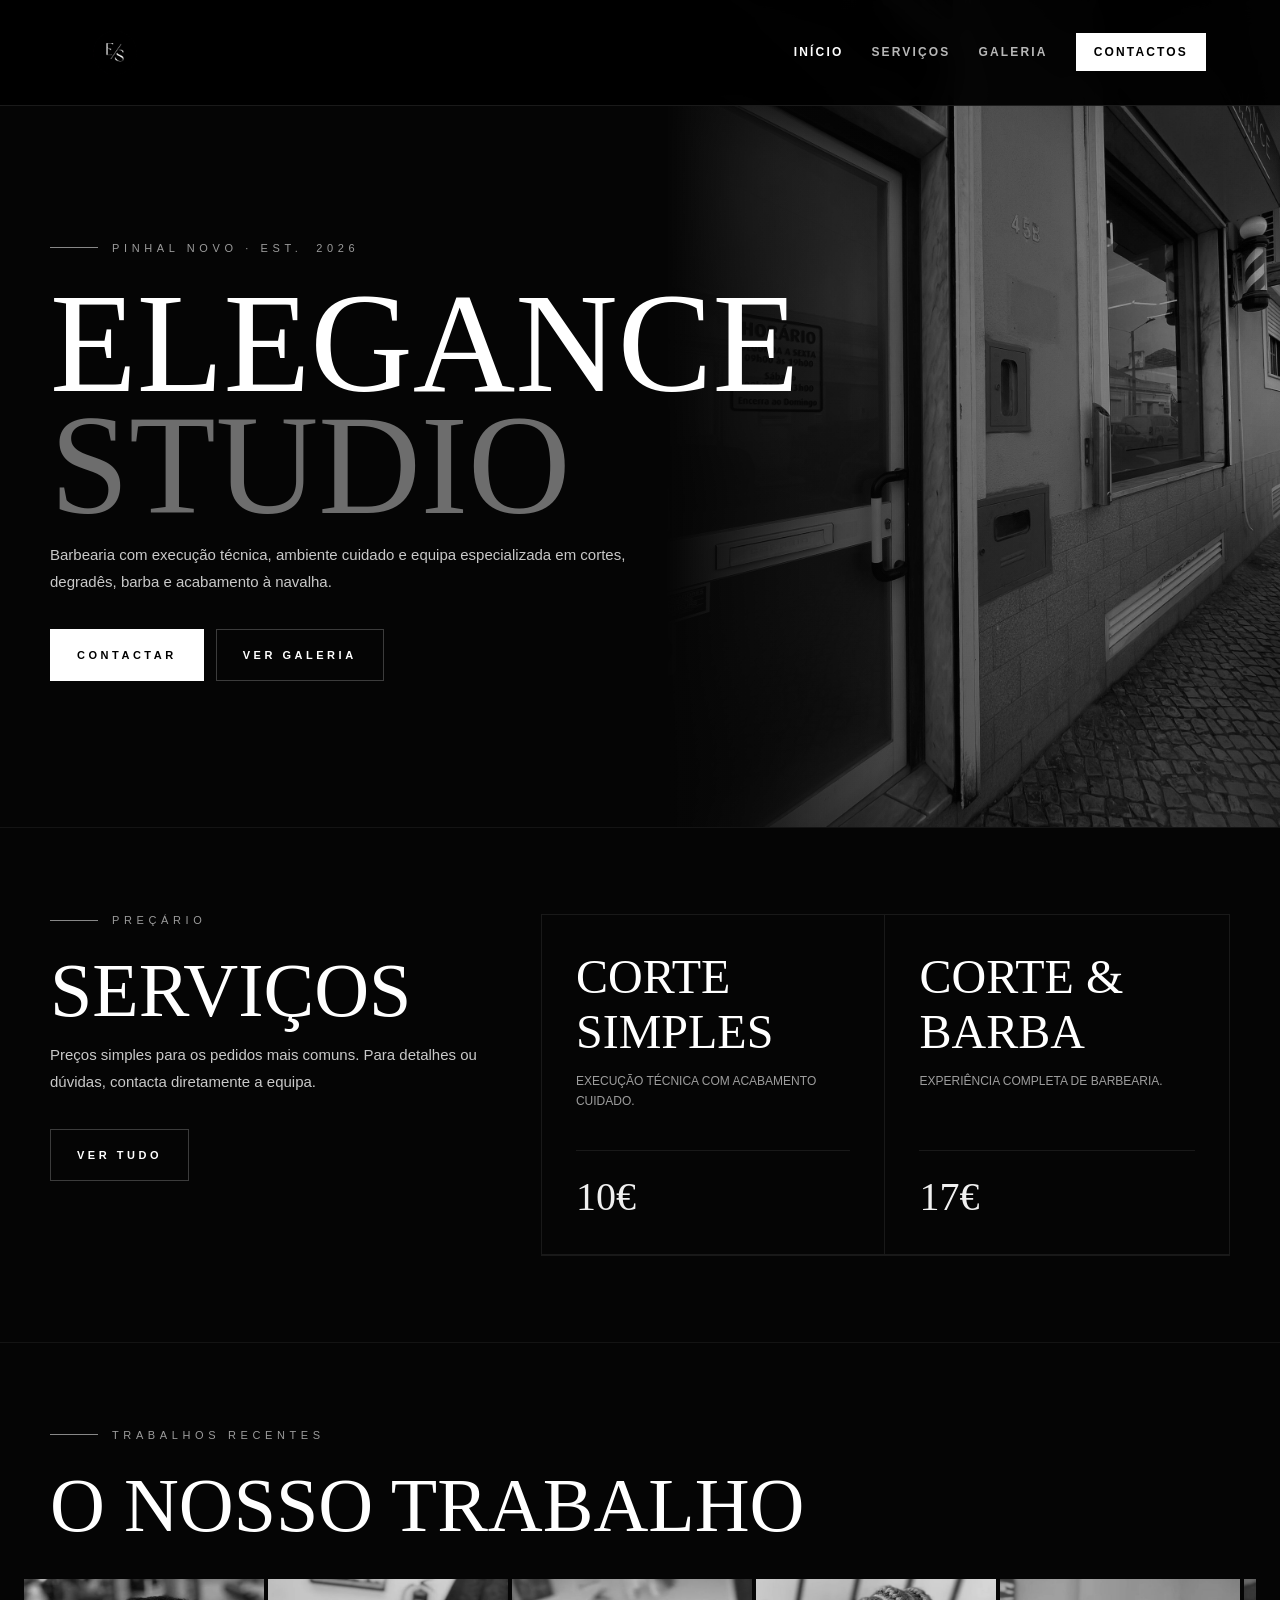
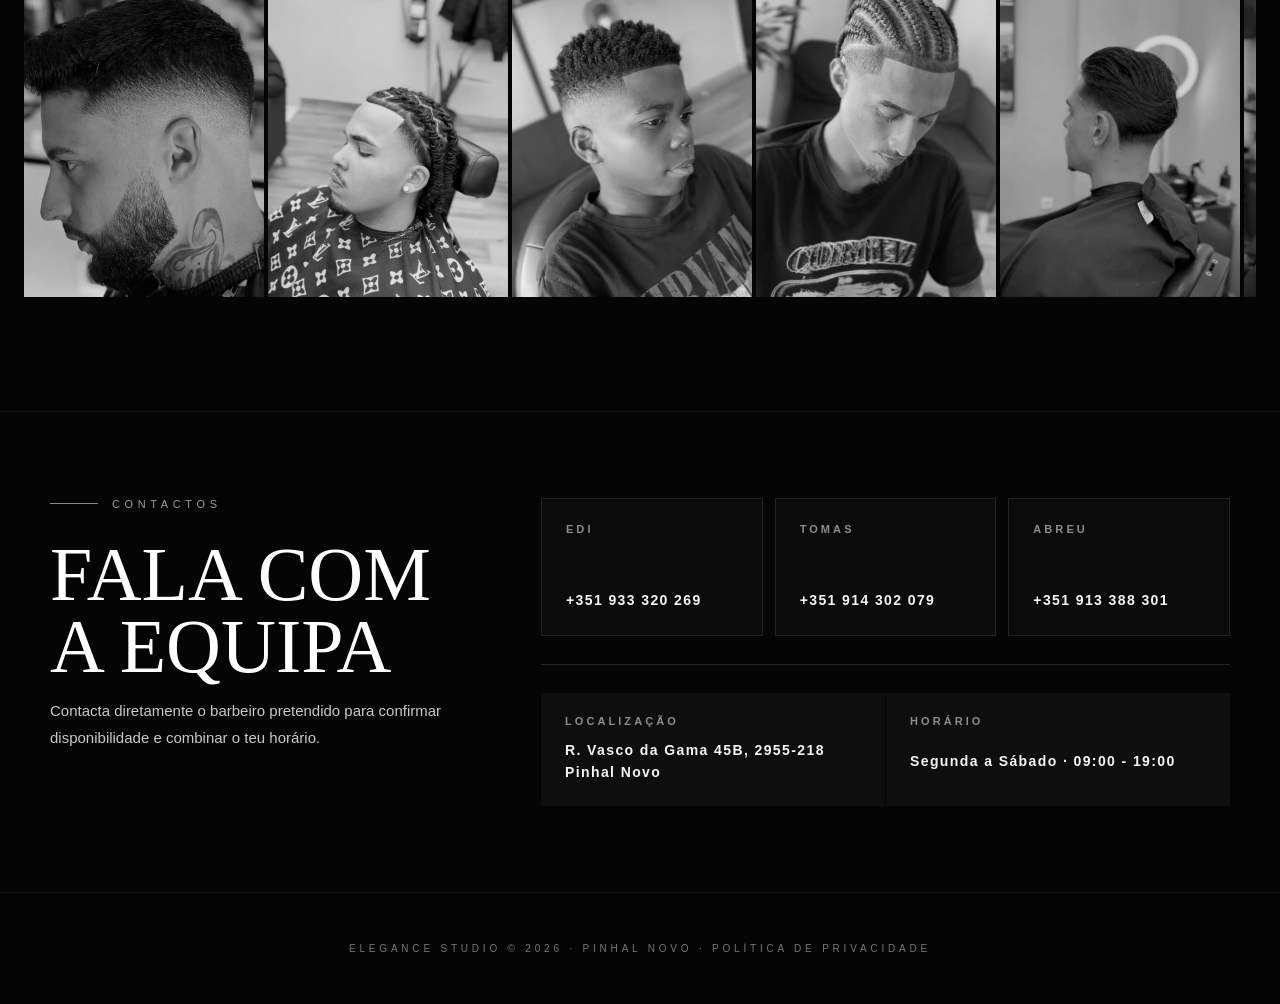
==== Barbearia-estatica/index.html @ 7feb9367 "Add gallery loader and carousel controls" ====
<!doctype html>
<html lang="pt">
<head>
  <meta charset="utf-8">
  <meta name="viewport" content="width=device-width, initial-scale=1">
  <title>Elegance Studio | Barbearia em Pinhal Novo</title>
  <meta name="description" content="Elegance Studio, barbearia em Pinhal Novo. Preçário, equipa, galeria e contactos.">
  <link rel="icon" href="assets/logo.png">
  <link rel="stylesheet" href="styles.css">
</head>
<body>
  <nav class="nav">
    <div class="nav-inner">
      <a class="brand" href="index.html"><img src="assets/logo.png" alt="Elegance Studio"></a>
      <div class="nav-links">
        <a class="active" href="index.html">Início</a>
        <a href="servicos.html">Serviços</a>
        <a href="galeria.html">Galeria</a>
        <a class="contact-pill" href="#contactos">Contactos</a>
      </div>
      <button class="menu-button" data-menu-button aria-label="Abrir menu">☰</button>
    </div>
    <div class="mobile-menu" data-mobile-menu>
      <a href="index.html">Início</a>
      <a href="servicos.html">Serviços</a>
      <a href="galeria.html">Galeria</a>
      <a href="#contactos">Contactos</a>
    </div>
  </nav>

  <main>
    <section class="hero">
      <div class="hero-inner">
        <p class="eyebrow">Pinhal Novo · Est. <span data-current-year>2025</span></p>
        <h1>Elegance<br><span>Studio</span></h1>
        <p class="lead">Barbearia com execução técnica, ambiente cuidado e equipa especializada em cortes, degradês, barba e acabamento à navalha.</p>
        <div class="actions">
          <a class="button primary" href="#contactos">Contactar</a>
          <a class="button" href="galeria.html">Ver galeria</a>
        </div>
      </div>
    </section>

    <section class="section">
      <div class="section-inner split">
        <div>
          <p class="eyebrow">Preçário</p>
          <h2>Serviços</h2>
          <p class="lead">Preços simples para os pedidos mais comuns. Para detalhes ou dúvidas, contacta diretamente a equipa.</p>
          <div class="actions">
            <a class="button" href="servicos.html">Ver tudo</a>
          </div>
        </div>
        <div class="service-grid">
          <article class="service-item">
            <div>
              <h3>Corte Simples</h3>
              <p class="service-desc">Execução técnica com acabamento cuidado.</p>
            </div>
            <div class="price">10€</div>
          </article>
          <article class="service-item">
            <div>
              <h3>Corte & Barba</h3>
              <p class="service-desc">Experiência completa de barbearia.</p>
            </div>
            <div class="price">17€</div>
          </article>
        </div>
      </div>
    </section>

    <section class="section">
      <div class="section-inner">
        <p class="eyebrow">Trabalhos recentes</p>
        <h2>O nosso trabalho</h2>
      </div>
      <div class="strip">
        <div class="track">
          <img class="work-card" src="assets/Fotos_Abreu/abreu2.png" alt="">
          <img class="work-card" src="assets/Fotos_Abreu/abreu3.png" alt="">
          <img class="work-card" src="assets/Fotos_edi/edi3.png" alt="">
          <img class="work-card" src="assets/Fotos_edi/edi4.png" alt="">
          <img class="work-card" src="assets/Fotos_Tomas/tomas3.png" alt="">
          <img class="work-card" src="assets/Fotos_Tomas/tomas4.png" alt="">
          <img class="work-card" src="assets/Fotos_Abreu/abreu2.png" alt="">
          <img class="work-card" src="assets/Fotos_Abreu/abreu3.png" alt="">
          <img class="work-card" src="assets/Fotos_edi/edi3.png" alt="">
          <img class="work-card" src="assets/Fotos_edi/edi4.png" alt="">
          <img class="work-card" src="assets/Fotos_Tomas/tomas3.png" alt="">
          <img class="work-card" src="assets/Fotos_Tomas/tomas4.png" alt="">
        </div>
      </div>
    </section>

    <section id="contactos" class="section">
      <div class="section-inner split">
        <div>
          <p class="eyebrow">Contactos</p>
          <h2>Fala com a equipa</h2>
          <p class="lead">Contacta diretamente o barbeiro pretendido para confirmar disponibilidade e combinar o teu horário.</p>
        </div>
        <div class="contact-panel">
          <div class="team-contacts">
            <a class="contact-card" href="tel:+351933320269">
              <span>Edi</span>
              <strong>+351 933 320 269</strong>
            </a>
            <a class="contact-card" href="tel:+351914302079">
              <span>Tomas</span>
              <strong>+351 914 302 079</strong>
            </a>
            <a class="contact-card" href="tel:+351913388301">
              <span>Abreu</span>
              <strong>+351 913 388 301</strong>
            </a>
          </div>

          <div class="studio-info">
            <div class="studio-info-item">
              <span>Localização</span>
              <strong>R. Vasco da Gama 45B, 2955-218 Pinhal Novo</strong>
            </div>
            <div class="studio-info-item">
              <span>Horário</span>
              <strong>Segunda a Sábado · 09:00 - 19:00</strong>
            </div>
          </div>
        </div>
      </div>
    </section>
  </main>

  <footer class="footer">
    Elegance Studio © <span data-current-year>2026</span> · Pinhal Novo · <a href="politica-privacidade.html">Política de Privacidade</a>
  </footer>

  <script src="script.js"></script>
</body>
</html>
---- Barbearia-estatica/styles.css ----
:root {
  --bg: #050505;
  --panel: #0d0d0d;
  --muted: #8b8b8b;
  --soft: #c9c9c9;
  --line: rgba(255, 255, 255, 0.1);
  --white: #ffffff;
}

* {
  box-sizing: border-box;
}

html {
  scroll-behavior: smooth;
}

body {
  margin: 0;
  background: var(--bg);
  color: var(--white);
  font-family: Inter, Arial, sans-serif;
  letter-spacing: 0;
}

body.loading {
  overflow: hidden;
}

a {
  color: inherit;
  text-decoration: none;
}

img {
  display: block;
  max-width: 100%;
}

.page-loader {
  position: fixed;
  inset: 0;
  z-index: 200;
  display: grid;
  place-items: center;
  background: #050505;
  transition: opacity 0.34s ease, visibility 0.34s ease;
}

.page-loader.hide {
  opacity: 0;
  visibility: hidden;
  pointer-events: none;
}

.loader-mark {
  position: relative;
  width: 116px;
  height: 116px;
  display: grid;
  place-items: center;
}

.loader-mark::before,
.loader-mark::after {
  content: "";
  position: absolute;
  inset: 0;
  border: 1px solid rgba(255, 255, 255, 0.14);
}

.loader-mark::before {
  animation: loader-frame 1.2s ease-in-out infinite;
}

.loader-mark::after {
  inset: 14px;
  animation: loader-frame 1.2s ease-in-out infinite reverse;
}

.loader-mark img {
  width: 62px;
  opacity: 0.92;
  animation: loader-logo 1.2s ease-in-out infinite;
}

.loader-scissors {
  position: absolute;
  right: 4px;
  bottom: 2px;
  color: #f2f2f2;
  font-size: 25px;
  line-height: 1;
  transform-origin: 40% 50%;
  animation: loader-scissors 1.2s ease-in-out infinite;
}

.nav {
  position: fixed;
  inset: 0 0 auto;
  z-index: 50;
  border-bottom: 1px solid var(--line);
  background: rgba(0, 0, 0, 0.94);
  backdrop-filter: blur(12px);
}

.nav-inner {
  max-width: 1180px;
  margin: 0 auto;
  padding: 6px 24px;
  display: flex;
  align-items: center;
  justify-content: space-between;
}

.brand img {
  width: 82px;
  height: auto;
}

.nav-links {
  display: flex;
  align-items: center;
  gap: 28px;
}

.nav-links a,
.menu-button {
  color: #b8b8b8;
  font-size: 12px;
  font-weight: 700;
  letter-spacing: 0.18em;
  text-transform: uppercase;
}

.nav-links a:hover,
.nav-links a.active {
  color: var(--white);
}

.contact-pill {
  background: var(--white);
  color: #000 !important;
  padding: 12px 18px;
}

.menu-button {
  display: none;
  width: 42px;
  height: 42px;
  border: 0;
  background: transparent;
  color: white;
  cursor: pointer;
}

.mobile-menu {
  display: none;
  border-top: 1px solid rgba(255, 255, 255, 0.06);
  padding: 16px 24px 24px;
  background: #000;
}

.mobile-menu a {
  display: block;
  padding: 12px 0;
  color: #cfcfcf;
  font-size: 12px;
  font-weight: 700;
  letter-spacing: 0.25em;
  text-transform: uppercase;
}

.hero {
  min-height: 92vh;
  padding: 150px 24px 54px;
  display: flex;
  align-items: center;
  position: relative;
  overflow: hidden;
  border-bottom: 1px solid rgba(255, 255, 255, 0.06);
}

.hero::before {
  content: "";
  position: absolute;
  inset: 0 0 0 auto;
  width: 48%;
  background: linear-gradient(90deg, #050505 0%, rgba(5, 5, 5, 0.38) 42%, rgba(5, 5, 5, 0.12) 100%),
    url("assets/Fotos_loja/loja1.png") center / cover no-repeat;
  filter: grayscale(1);
}

.hero-inner,
.section-inner {
  width: 100%;
  max-width: 1180px;
  margin: 0 auto;
  position: relative;
  z-index: 1;
}

.eyebrow {
  display: flex;
  align-items: center;
  gap: 14px;
  color: #9c9c9c;
  font-size: 11px;
  letter-spacing: 0.42em;
  text-transform: uppercase;
  margin: 0 0 28px;
}

.eyebrow::before {
  content: "";
  width: 48px;
  height: 1px;
  background: #888;
}

h1,
h2,
h3 {
  font-family: Georgia, "Times New Roman", serif;
  font-weight: 400;
  text-transform: uppercase;
  margin: 0;
}

h1 {
  font-size: clamp(58px, 12vw, 142px);
  line-height: 0.86;
}

h1 span {
  color: #6d6d6d;
}

h2 {
  font-size: clamp(38px, 7vw, 76px);
  line-height: 0.95;
}

h3 {
  font-size: clamp(30px, 4vw, 48px);
}

.lead {
  color: #c9c9c9;
  line-height: 1.8;
  max-width: 620px;
  font-size: 15px;
}

.actions {
  display: flex;
  flex-wrap: wrap;
  gap: 12px;
  margin-top: 34px;
}

.button {
  display: inline-flex;
  align-items: center;
  justify-content: center;
  min-height: 52px;
  border: 1px solid rgba(255, 255, 255, 0.22);
  padding: 0 26px;
  font-size: 11px;
  font-weight: 800;
  letter-spacing: 0.32em;
  text-transform: uppercase;
  transition: 0.2s ease;
}

.button.primary {
  background: white;
  color: black;
}

.button:hover {
  border-color: white;
  background: white;
  color: black;
}

.section {
  padding: 86px 24px;
  border-bottom: 1px solid rgba(255, 255, 255, 0.06);
}

.page-heading {
  padding-top: 158px;
}

.split {
  display: grid;
  grid-template-columns: minmax(260px, 0.9fr) minmax(0, 1.4fr);
  gap: 48px;
  align-items: start;
}

.service-grid {
  display: grid;
  grid-template-columns: repeat(2, minmax(0, 1fr));
  border: 1px solid rgba(255, 255, 255, 0.08);
}

.service-item {
  padding: 34px;
  min-height: 240px;
  border-right: 1px solid rgba(255, 255, 255, 0.08);
  border-bottom: 1px solid rgba(255, 255, 255, 0.08);
  display: flex;
  flex-direction: column;
  justify-content: space-between;
}

.service-item:nth-child(2n) {
  border-right: 0;
}

.service-desc {
  color: #9e9e9e;
  font-size: 12px;
  line-height: 1.7;
  text-transform: uppercase;
}

.price {
  margin-top: 26px;
  padding-top: 22px;
  border-top: 1px solid rgba(255, 255, 255, 0.08);
  color: #f0f0f0;
  font: 40px Georgia, serif;
}

.strip {
  overflow: hidden;
  margin-top: 20px;
  padding: 18px 0 28px;
}

.track {
  width: max-content;
  display: flex;
  align-items: center;
  gap: 4px;
  animation: slide 62s linear infinite;
}

.strip:hover .track {
  animation-play-state: paused;
}

.track.reverse {
  animation-name: slide-reverse;
}

.work-card {
  width: 240px;
  height: 318px;
  object-fit: cover;
  filter: grayscale(1);
  flex: 0 0 auto;
  position: relative;
  transform: scale(1);
  transition: transform 0.35s ease, filter 0.35s ease, box-shadow 0.35s ease;
  will-change: transform, filter;
}

.work-card:hover {
  z-index: 2;
  filter: grayscale(0);
  transform: scale(1.08);
  box-shadow: 0 24px 58px rgba(0, 0, 0, 0.5);
}

.gallery-grid {
  display: grid;
  grid-template-columns: repeat(4, minmax(0, 1fr));
  gap: 8px;
}

.studio-gallery {
  margin-top: 34px;
}

.gallery-grid button {
  border: 0;
  padding: 0;
  background: transparent;
  cursor: pointer;
  overflow: hidden;
}

.gallery-grid img {
  width: 100%;
  aspect-ratio: 4 / 5;
  object-fit: cover;
  filter: grayscale(0);
  transition: 0.25s ease;
}

.gallery-grid button:hover img {
  transform: scale(1.02);
}

.studio-gallery img {
  aspect-ratio: 4 / 3;
}

.barber-grid {
  display: grid;
  grid-template-columns: repeat(3, minmax(0, 1fr));
  gap: 16px;
  margin-top: 38px;
}

.barber-card {
  min-width: 0;
  border: 1px solid rgba(255, 255, 255, 0.1);
  background: rgba(255, 255, 255, 0.025);
}

.barber-main {
  width: 100%;
  border: 0;
  padding: 0;
  background: transparent;
  cursor: pointer;
  overflow: hidden;
}

.barber-main img {
  width: 100%;
  aspect-ratio: 1 / 1;
  object-fit: cover;
  filter: grayscale(0);
  transition: 0.25s ease;
}

.barber-main:hover img {
  transform: scale(1.02);
}

.barber-card-body {
  padding: 24px;
}

.barber-heading {
  display: grid;
  gap: 18px;
  margin-bottom: 24px;
}

.barber-heading h3 {
  font-size: clamp(30px, 3.4vw, 46px);
}

.role {
  color: #9a9a9a;
  font-size: 11px;
  letter-spacing: 0.34em;
  text-transform: uppercase;
}

.barber-phone {
  display: inline-flex;
  align-items: center;
  min-height: 42px;
  width: fit-content;
  max-width: 100%;
  padding-bottom: 10px;
  border-bottom: 1px solid rgba(255, 255, 255, 0.16);
  color: #d6d6d6;
  font-size: 12px;
  font-weight: 700;
  letter-spacing: 0.12em;
  overflow-wrap: anywhere;
}

.barber-work {
  grid-template-columns: repeat(2, minmax(0, 1fr));
}

.barber-work img {
  aspect-ratio: 1 / 1;
}

.contact-list {
  display: grid;
  gap: 12px;
  margin-top: 22px;
}

.contact-list a,
.contact-row {
  padding: 16px 0;
  border-bottom: 1px solid rgba(255, 255, 255, 0.08);
  color: #d6d6d6;
  font-size: 13px;
  letter-spacing: 0.12em;
}

.contact-panel {
  display: grid;
  gap: 28px;
}

.team-contacts {
  display: grid;
  grid-template-columns: repeat(3, minmax(0, 1fr));
  gap: 12px;
}

.contact-card {
  min-height: 138px;
  padding: 24px;
  border: 1px solid rgba(255, 255, 255, 0.1);
  background: rgba(255, 255, 255, 0.025);
  display: flex;
  flex-direction: column;
  justify-content: space-between;
  transition: 0.2s ease;
}

.contact-card:hover {
  border-color: rgba(255, 255, 255, 0.34);
  background: rgba(255, 255, 255, 0.06);
}

.contact-card span,
.studio-info-item span {
  color: #8d8d8d;
  font-size: 11px;
  font-weight: 800;
  letter-spacing: 0.28em;
  text-transform: uppercase;
}

.contact-card strong,
.studio-info-item strong {
  color: #f4f4f4;
  font-size: 14px;
  font-weight: 700;
  letter-spacing: 0.1em;
  line-height: 1.6;
}

.studio-info {
  display: grid;
  grid-template-columns: repeat(2, minmax(0, 1fr));
  gap: 1px;
  padding-top: 28px;
  border-top: 1px solid rgba(255, 255, 255, 0.12);
}

.studio-info-item {
  display: grid;
  gap: 12px;
  padding: 22px 24px;
  background: rgba(255, 255, 255, 0.035);
}

.footer {
  padding: 50px 24px;
  text-align: center;
  color: #777;
  font-size: 10px;
  letter-spacing: 0.38em;
  text-transform: uppercase;
}

.privacy {
  max-width: 780px;
  margin: 0 auto;
  padding: 150px 24px 80px;
  color: #bdbdbd;
  line-height: 1.8;
}

.privacy h2 {
  margin: 40px 0 14px;
  font-size: 28px;
  color: white;
}

.lightbox {
  position: fixed;
  inset: 0;
  z-index: 100;
  display: none;
  align-items: center;
  justify-content: center;
  background: rgba(0, 0, 0, 0.94);
  padding: 28px;
}

.lightbox.open {
  display: flex;
}

.lightbox img {
  max-width: min(92vw, 1100px);
  max-height: 86vh;
  object-fit: contain;
  position: relative;
  z-index: 1;
}

.lightbox button {
  position: absolute;
  top: 24px;
  right: 24px;
  border: 1px solid rgba(255, 255, 255, 0.2);
  background: black;
  color: white;
  padding: 12px 16px;
  cursor: pointer;
  letter-spacing: 0.2em;
  text-transform: uppercase;
}

.lightbox .lightbox-nav {
  top: 0;
  bottom: 0;
  width: 50%;
  height: 100%;
  border: 0;
  background: transparent;
  padding: 0;
  z-index: 2;
}

.lightbox-prev {
  left: 0;
  right: auto;
  cursor: w-resize;
}

.lightbox-next {
  right: 0;
  left: auto;
  cursor: e-resize;
}

.lightbox .lightbox-nav::after {
  position: absolute;
  top: 50%;
  width: 42px;
  height: 42px;
  border: 1px solid rgba(255, 255, 255, 0.28);
  background: rgba(0, 0, 0, 0.46);
  color: white;
  display: grid;
  place-items: center;
  font-size: 24px;
  line-height: 1;
  opacity: 0;
  transform: translateY(-50%);
  transition: 0.2s ease;
}

.lightbox-prev::after {
  content: "<";
  left: 24px;
}

.lightbox-next::after {
  content: ">";
  right: 24px;
}

.lightbox .lightbox-nav:hover::after {
  opacity: 1;
}

@keyframes slide {
  from { transform: translateX(0); }
  to { transform: translateX(-50%); }
}

@keyframes slide-reverse {
  from { transform: translateX(-50%); }
  to { transform: translateX(0); }
}

@keyframes loader-frame {
  0%, 100% { transform: scale(0.94); opacity: 0.3; }
  50% { transform: scale(1); opacity: 0.72; }
}

@keyframes loader-logo {
  0%, 100% { transform: scale(0.96); opacity: 0.72; }
  50% { transform: scale(1); opacity: 1; }
}

@keyframes loader-scissors {
  0%, 100% { transform: rotate(-16deg); opacity: 0.48; }
  50% { transform: rotate(10deg); opacity: 1; }
}

@media (max-width: 760px) {
  .nav-inner {
    padding: 6px 16px;
  }

  .brand img {
    width: 68px;
  }

  .loader-mark {
    width: 96px;
    height: 96px;
  }

  .loader-mark img {
    width: 52px;
  }

  .loader-scissors {
    font-size: 22px;
  }

  .nav-links {
    display: none;
  }

  .menu-button {
    display: block;
  }

  .mobile-menu.open {
    display: block;
  }

  .mobile-menu a {
    letter-spacing: 0.18em;
  }

  h1 {
    font-size: clamp(52px, 18vw, 82px);
  }

  h2 {
    font-size: clamp(34px, 13vw, 58px);
  }

  h3 {
    font-size: clamp(30px, 10vw, 44px);
  }

  .section {
    padding: 64px 18px;
  }

  .page-heading {
    padding-top: 126px;
  }

  .eyebrow {
    gap: 10px;
    font-size: 10px;
    letter-spacing: 0.26em;
    margin-bottom: 22px;
  }

  .eyebrow::before {
    width: 36px;
  }

  .lead {
    font-size: 14px;
    line-height: 1.75;
  }

  .actions {
    gap: 10px;
    margin-top: 26px;
  }

  .button {
    width: 100%;
    min-height: 50px;
    padding: 0 18px;
    letter-spacing: 0.2em;
  }

  .hero {
    min-height: 86vh;
    padding-top: 132px;
    padding-inline: 18px;
  }

  .hero::before {
    inset: 0;
    width: 100%;
    opacity: 0.44;
  }

  .split,
  .barber-grid {
    grid-template-columns: 1fr;
  }

  .service-grid,
  .team-contacts,
  .studio-info {
    grid-template-columns: 1fr;
  }

  .gallery-grid {
    grid-template-columns: repeat(2, minmax(0, 1fr));
    gap: 6px;
  }

  .gallery-grid img,
  .barber-main img,
  .work-card {
    filter: grayscale(0);
  }

  .gallery-grid button:hover img,
  .barber-main:hover img,
  .work-card:hover {
    transform: none;
  }

  .studio-gallery {
    margin-top: 26px;
  }

  .barber-grid {
    gap: 22px;
    margin-top: 30px;
  }

  .barber-card-body {
    padding: 20px;
  }

  .barber-heading {
    gap: 14px;
    margin-bottom: 20px;
  }

  .barber-phone,
  .contact-list a,
  .contact-row {
    font-size: 12px;
    letter-spacing: 0.08em;
  }

  .service-item {
    min-height: 190px;
    padding: 28px 22px;
  }

  .service-item,
  .service-item:nth-child(2n) {
    border-right: 0;
  }

  .work-card {
    width: 190px;
    height: 250px;
  }

  .contact-card {
    min-height: 116px;
    padding: 20px;
  }

  .studio-info-item {
    padding: 20px;
  }

  .footer {
    padding: 40px 18px;
    font-size: 9px;
    letter-spacing: 0.18em;
    line-height: 1.8;
  }

  .lightbox {
    padding: 18px;
  }

  .lightbox button {
    top: 14px;
    right: 14px;
    padding: 10px 12px;
    font-size: 10px;
  }

  .lightbox .lightbox-nav {
    top: 0;
    bottom: 0;
    width: 50%;
    height: 100%;
    padding: 0;
  }

  .lightbox .lightbox-nav::after {
    width: 34px;
    height: 34px;
    opacity: 0.78;
    font-size: 20px;
  }

  .lightbox-prev::after {
    left: 12px;
  }

  .lightbox-next::after {
    right: 12px;
  }
}

@media (min-width: 761px) and (max-width: 1020px) {
  .barber-grid {
    grid-template-columns: 1fr;
  }

  .barber-card {
    display: grid;
    grid-template-columns: minmax(260px, 0.95fr) minmax(0, 1.05fr);
  }

  .barber-main img {
    height: 100%;
  }
}
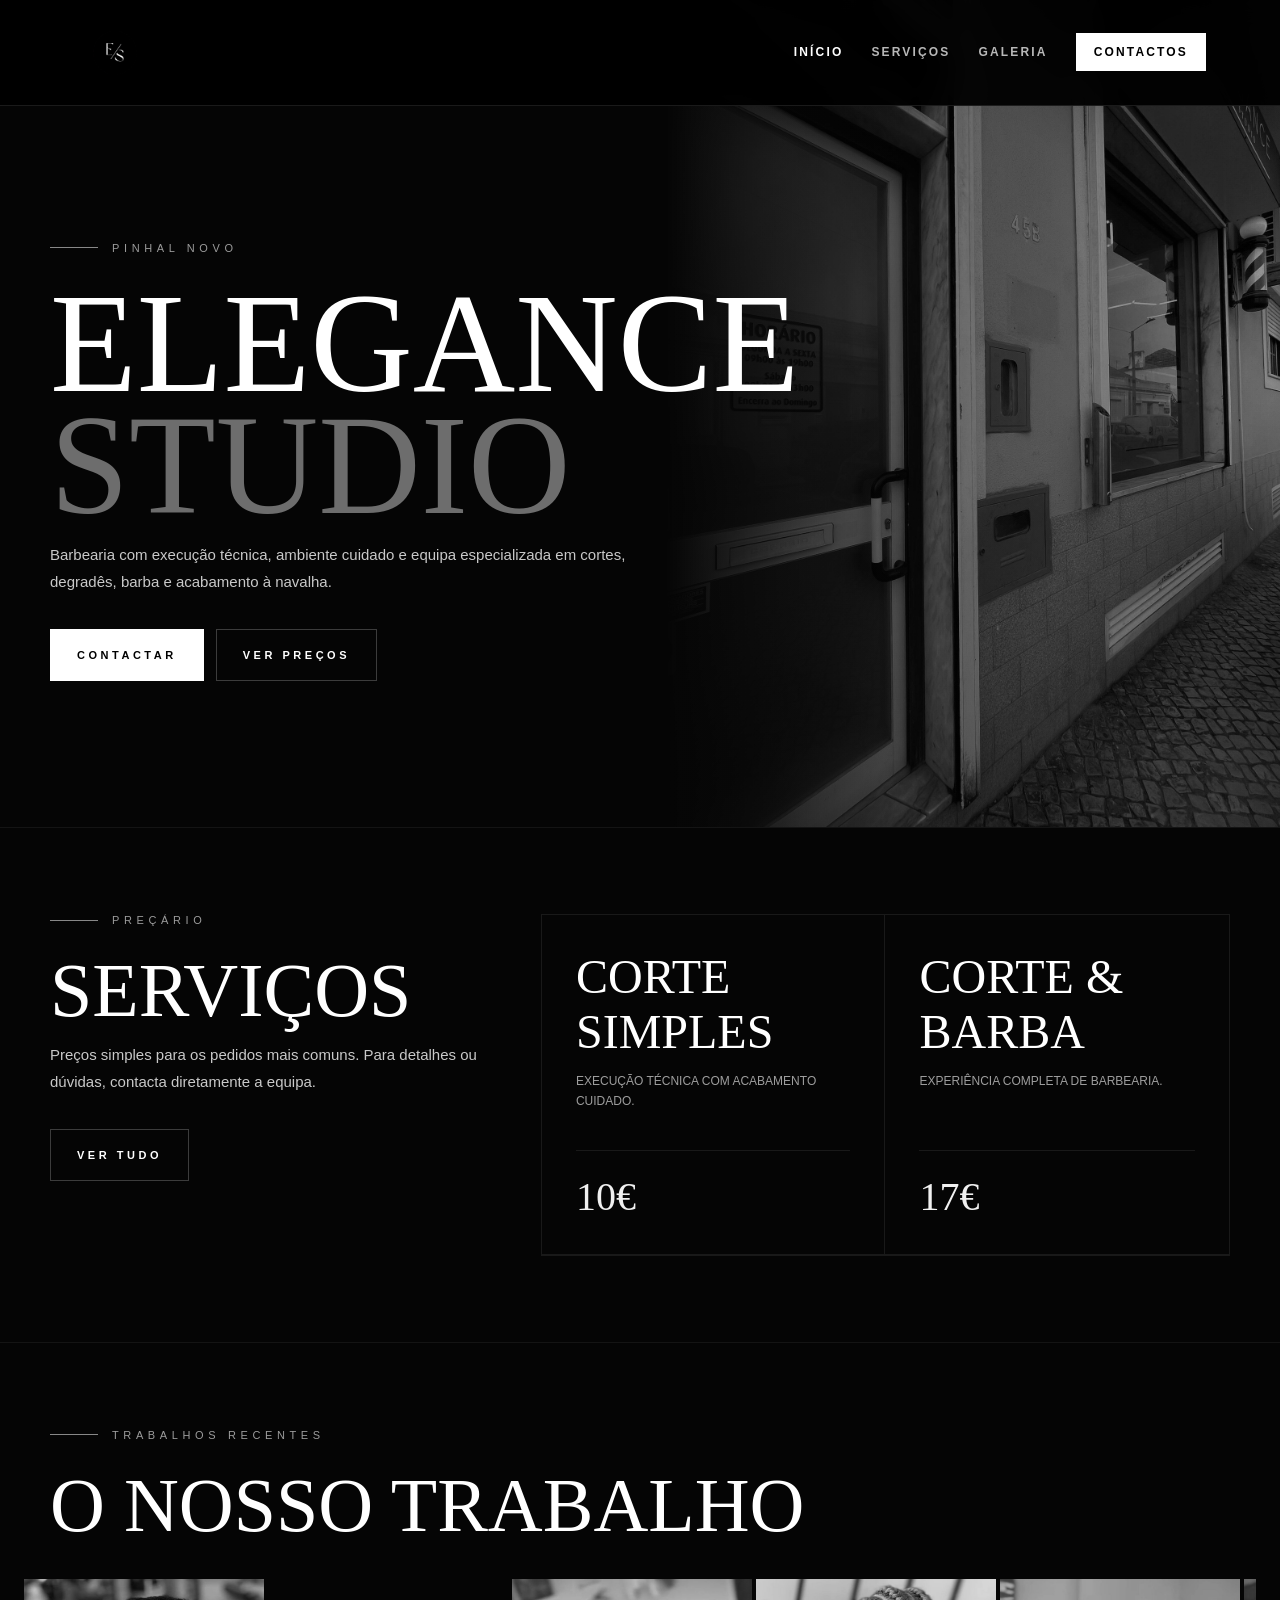
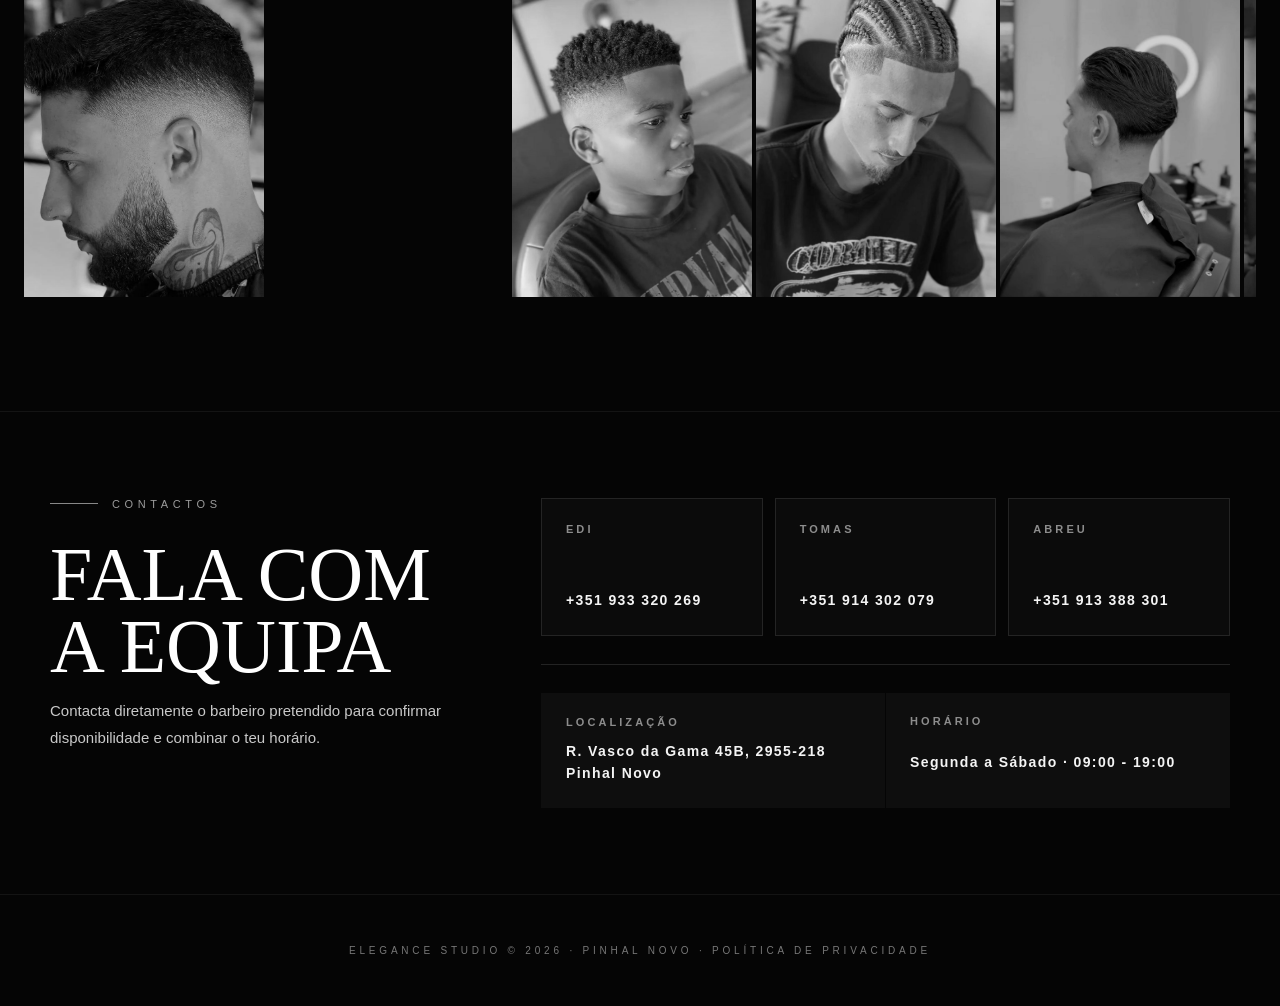
==== commit c9f8dfaf: "Finalize static site polish" ====
--- a/Barbearia-estatica/index.html
+++ b/Barbearia-estatica/index.html
@@ -6,7 +6,7 @@
   <title>Elegance Studio | Barbearia em Pinhal Novo</title>
   <meta name="description" content="Elegance Studio, barbearia em Pinhal Novo. Preçário, equipa, galeria e contactos.">
   <link rel="icon" href="assets/logo.png">
-  <link rel="stylesheet" href="styles.css">
+  <link rel="stylesheet" href="styles.css?v=20260601">
 </head>
 <body>
   <nav class="nav">
@@ -31,12 +31,12 @@
   <main>
     <section class="hero">
       <div class="hero-inner">
-        <p class="eyebrow">Pinhal Novo · Est. <span data-current-year>2025</span></p>
+        <p class="eyebrow">Pinhal Novo</p>
         <h1>Elegance<br><span>Studio</span></h1>
         <p class="lead">Barbearia com execução técnica, ambiente cuidado e equipa especializada em cortes, degradês, barba e acabamento à navalha.</p>
         <div class="actions">
           <a class="button primary" href="#contactos">Contactar</a>
-          <a class="button" href="galeria.html">Ver galeria</a>
+          <a class="button" href="servicos.html">Ver preços</a>
         </div>
       </div>
     </section>
@@ -77,18 +77,18 @@
       </div>
       <div class="strip">
         <div class="track">
-          <img class="work-card" src="assets/Fotos_Abreu/abreu2.png" alt="">
-          <img class="work-card" src="assets/Fotos_Abreu/abreu3.png" alt="">
-          <img class="work-card" src="assets/Fotos_edi/edi3.png" alt="">
-          <img class="work-card" src="assets/Fotos_edi/edi4.png" alt="">
-          <img class="work-card" src="assets/Fotos_Tomas/tomas3.png" alt="">
-          <img class="work-card" src="assets/Fotos_Tomas/tomas4.png" alt="">
-          <img class="work-card" src="assets/Fotos_Abreu/abreu2.png" alt="">
-          <img class="work-card" src="assets/Fotos_Abreu/abreu3.png" alt="">
-          <img class="work-card" src="assets/Fotos_edi/edi3.png" alt="">
-          <img class="work-card" src="assets/Fotos_edi/edi4.png" alt="">
-          <img class="work-card" src="assets/Fotos_Tomas/tomas3.png" alt="">
-          <img class="work-card" src="assets/Fotos_Tomas/tomas4.png" alt="">
+          <img class="work-card" src="assets/optimized/Fotos_Abreu/abreu2.jpg" alt="" loading="lazy" decoding="async">
+          <img class="work-card" src="assets/optimized/Fotos_Abreu/abreu3.jpg" alt="" loading="lazy" decoding="async">
+          <img class="work-card" src="assets/optimized/Fotos_edi/edi3.jpg" alt="" loading="lazy" decoding="async">
+          <img class="work-card" src="assets/optimized/Fotos_edi/edi4.jpg" alt="" loading="lazy" decoding="async">
+          <img class="work-card" src="assets/optimized/Fotos_Tomas/tomas3.jpg" alt="" loading="lazy" decoding="async">
+          <img class="work-card" src="assets/optimized/Fotos_Tomas/tomas4.jpg" alt="" loading="lazy" decoding="async">
+          <img class="work-card" src="assets/optimized/Fotos_Abreu/abreu2.jpg" alt="" loading="lazy" decoding="async">
+          <img class="work-card" src="assets/optimized/Fotos_Abreu/abreu3.jpg" alt="" loading="lazy" decoding="async">
+          <img class="work-card" src="assets/optimized/Fotos_edi/edi3.jpg" alt="" loading="lazy" decoding="async">
+          <img class="work-card" src="assets/optimized/Fotos_edi/edi4.jpg" alt="" loading="lazy" decoding="async">
+          <img class="work-card" src="assets/optimized/Fotos_Tomas/tomas3.jpg" alt="" loading="lazy" decoding="async">
+          <img class="work-card" src="assets/optimized/Fotos_Tomas/tomas4.jpg" alt="" loading="lazy" decoding="async">
         </div>
       </div>
     </section>
@@ -117,10 +117,10 @@
           </div>
 
           <div class="studio-info">
-            <div class="studio-info-item">
+            <a class="studio-info-item directions-link" href="https://www.google.com/maps/search/?api=1&query=R.%20Vasco%20da%20Gama%2045B%2C%202955-218%20Pinhal%20Novo" target="_blank" rel="noopener">
               <span>Localização</span>
               <strong>R. Vasco da Gama 45B, 2955-218 Pinhal Novo</strong>
-            </div>
+            </a>
             <div class="studio-info-item">
               <span>Horário</span>
               <strong>Segunda a Sábado · 09:00 - 19:00</strong>
@@ -135,6 +135,12 @@
     Elegance Studio © <span data-current-year>2026</span> · Pinhal Novo · <a href="politica-privacidade.html">Política de Privacidade</a>
   </footer>
 
+  <div class="mobile-quick-actions" aria-label="Ações rápidas">
+    <a href="servicos.html">Preços</a>
+    <a href="https://www.google.com/maps/search/?api=1&query=R.%20Vasco%20da%20Gama%2045B%2C%202955-218%20Pinhal%20Novo" target="_blank" rel="noopener">Direções</a>
+    <a href="#contactos">Contactos</a>
+  </div>
+
   <script src="script.js"></script>
 </body>
 </html>
--- a/Barbearia-estatica/styles.css
+++ b/Barbearia-estatica/styles.css
@@ -43,8 +43,8 @@
   z-index: 200;
   display: grid;
   place-items: center;
-  background: #050505;
-  transition: opacity 0.34s ease, visibility 0.34s ease;
+  background: radial-gradient(circle at center, #111 0%, #050505 54%);
+  transition: opacity 0.55s ease, visibility 0.55s ease;
 }
 
 .page-loader.hide {
@@ -53,46 +53,87 @@
   pointer-events: none;
 }
 
-.loader-mark {
+.opening-loader {
   position: relative;
-  width: 116px;
-  height: 116px;
+  width: min(76vw, 460px);
+  height: 210px;
   display: grid;
   place-items: center;
-}
-
-.loader-mark::before,
-.loader-mark::after {
+  overflow: visible;
+}
+
+.opening-loader::before,
+.opening-loader::after {
   content: "";
   position: absolute;
-  inset: 0;
-  border: 1px solid rgba(255, 255, 255, 0.14);
-}
-
-.loader-mark::before {
-  animation: loader-frame 1.2s ease-in-out infinite;
-}
-
-.loader-mark::after {
-  inset: 14px;
-  animation: loader-frame 1.2s ease-in-out infinite reverse;
-}
-
-.loader-mark img {
-  width: 62px;
+  left: 50%;
+  width: 1px;
+  height: 72px;
+  background: linear-gradient(transparent, rgba(255, 255, 255, 0.32), transparent);
+  transform: translateX(-50%);
+  opacity: 0;
+  animation: opening-spark 1.7s ease forwards;
+}
+
+.opening-loader::before {
+  top: 4px;
+}
+
+.opening-loader::after {
+  bottom: 4px;
+}
+
+.opening-loader img {
+  width: 82px;
   opacity: 0.92;
-  animation: loader-logo 1.2s ease-in-out infinite;
-}
-
-.loader-scissors {
+  z-index: 2;
+  animation: opening-logo 1.7s ease forwards;
+}
+
+.opening-ribbon {
   position: absolute;
-  right: 4px;
-  bottom: 2px;
+  left: 50%;
+  top: 50%;
+  width: 100%;
+  height: 12px;
+  transform: translate(-50%, -50%);
+  z-index: 3;
+}
+
+.opening-ribbon span {
+  position: absolute;
+  top: 0;
+  width: 50%;
+  height: 100%;
+  background:
+    linear-gradient(90deg, rgba(255, 255, 255, 0.16), transparent 18%),
+    linear-gradient(180deg, #f6f6f6 0%, #cfcfcf 48%, #f4f4f4 100%);
+  box-shadow: 0 0 26px rgba(255, 255, 255, 0.14);
+}
+
+.ribbon-left {
+  left: 0;
+  transform-origin: right center;
+  animation: ribbon-left-cut 1.7s ease forwards;
+}
+
+.ribbon-right {
+  right: 0;
+  transform-origin: left center;
+  animation: ribbon-right-cut 1.7s ease forwards;
+}
+
+.opening-scissors {
+  position: absolute;
+  left: -38px;
+  top: calc(50% - 27px);
   color: #f2f2f2;
-  font-size: 25px;
+  font-size: 44px;
   line-height: 1;
-  transform-origin: 40% 50%;
-  animation: loader-scissors 1.2s ease-in-out infinite;
+  z-index: 4;
+  text-shadow: 0 0 24px rgba(255, 255, 255, 0.28);
+  transform-origin: 44% 50%;
+  animation: scissors-cut 1.7s cubic-bezier(0.7, 0, 0.2, 1) forwards;
 }
 
 .nav {
@@ -187,7 +228,7 @@
   inset: 0 0 0 auto;
   width: 48%;
   background: linear-gradient(90deg, #050505 0%, rgba(5, 5, 5, 0.38) 42%, rgba(5, 5, 5, 0.12) 100%),
-    url("assets/Fotos_loja/loja1.png") center / cover no-repeat;
+    url("assets/optimized/Fotos_loja/loja1.jpg") center / cover no-repeat;
   filter: grayscale(1);
 }
 
@@ -384,6 +425,7 @@
 
 .studio-gallery {
   margin-top: 34px;
+  grid-template-columns: repeat(3, minmax(0, 1fr));
 }
 
 .gallery-grid button {
@@ -563,6 +605,22 @@
   background: rgba(255, 255, 255, 0.035);
 }
 
+.directions-link {
+  border: 1px solid transparent;
+  transition: background 0.2s ease, border-color 0.2s ease;
+}
+
+.directions-link:hover,
+.directions-link:focus-visible {
+  border-color: rgba(255, 255, 255, 0.22);
+  background: rgba(255, 255, 255, 0.07);
+  outline: 0;
+}
+
+.mobile-quick-actions {
+  display: none;
+}
+
 .footer {
   padding: 50px 24px;
   text-align: center;
@@ -686,22 +744,43 @@
   to { transform: translateX(0); }
 }
 
-@keyframes loader-frame {
-  0%, 100% { transform: scale(0.94); opacity: 0.3; }
-  50% { transform: scale(1); opacity: 0.72; }
-}
-
-@keyframes loader-logo {
-  0%, 100% { transform: scale(0.96); opacity: 0.72; }
-  50% { transform: scale(1); opacity: 1; }
-}
-
-@keyframes loader-scissors {
-  0%, 100% { transform: rotate(-16deg); opacity: 0.48; }
-  50% { transform: rotate(10deg); opacity: 1; }
+@keyframes opening-logo {
+  0% { transform: scale(0.92); opacity: 0; filter: blur(3px); }
+  20%, 62% { transform: scale(1); opacity: 0.96; filter: blur(0); }
+  100% { transform: scale(1.08); opacity: 0; filter: blur(2px); }
+}
+
+@keyframes scissors-cut {
+  0% { left: -38px; transform: rotate(-18deg) scale(0.92); opacity: 0; }
+  18% { opacity: 1; }
+  46% { left: calc(50% - 22px); transform: rotate(10deg) scale(1); }
+  56% { left: calc(50% - 12px); transform: rotate(-8deg) scale(1.04); }
+  100% { left: calc(100% - 18px); transform: rotate(12deg) scale(0.92); opacity: 0; }
+}
+
+@keyframes ribbon-left-cut {
+  0%, 42% { transform: translateX(0) rotate(0); opacity: 1; }
+  66% { transform: translateX(-18px) rotate(-4deg); opacity: 1; }
+  100% { transform: translateX(-130px) rotate(-11deg); opacity: 0; }
+}
+
+@keyframes ribbon-right-cut {
+  0%, 42% { transform: translateX(0) rotate(0); opacity: 1; }
+  66% { transform: translateX(18px) rotate(4deg); opacity: 1; }
+  100% { transform: translateX(130px) rotate(11deg); opacity: 0; }
+}
+
+@keyframes opening-spark {
+  0%, 38% { opacity: 0; transform: translateX(-50%) scaleY(0.4); }
+  52% { opacity: 0.82; transform: translateX(-50%) scaleY(1); }
+  100% { opacity: 0; transform: translateX(-50%) scaleY(0.8); }
 }
 
 @media (max-width: 760px) {
+  body {
+    padding-bottom: 82px;
+  }
+
   .nav-inner {
     padding: 6px 16px;
   }
@@ -710,17 +789,22 @@
     width: 68px;
   }
 
-  .loader-mark {
-    width: 96px;
-    height: 96px;
-  }
-
-  .loader-mark img {
-    width: 52px;
-  }
-
-  .loader-scissors {
-    font-size: 22px;
+  .opening-loader {
+    width: min(82vw, 340px);
+    height: 180px;
+  }
+
+  .opening-loader img {
+    width: 68px;
+  }
+
+  .opening-ribbon {
+    height: 10px;
+  }
+
+  .opening-scissors {
+    font-size: 36px;
+    top: calc(50% - 23px);
   }
 
   .nav-links {
@@ -740,11 +824,11 @@
   }
 
   h1 {
-    font-size: clamp(52px, 18vw, 82px);
+    font-size: 38px;
   }
 
   h2 {
-    font-size: clamp(34px, 13vw, 58px);
+    font-size: 28px;
   }
 
   h3 {
@@ -916,6 +1000,69 @@
   .lightbox-next::after {
     right: 12px;
   }
+
+  .mobile-quick-actions {
+    position: fixed;
+    left: 12px;
+    right: 12px;
+    bottom: max(12px, env(safe-area-inset-bottom));
+    z-index: 80;
+    display: grid;
+    grid-template-columns: repeat(3, minmax(0, 1fr));
+    overflow: hidden;
+    border: 1px solid rgba(255, 255, 255, 0.16);
+    background: rgba(5, 5, 5, 0.96);
+    box-shadow: 0 16px 44px rgba(0, 0, 0, 0.52);
+  }
+
+  .mobile-quick-actions a {
+    min-height: 52px;
+    display: inline-flex;
+    align-items: center;
+    justify-content: center;
+    padding: 0 8px;
+    border-right: 1px solid rgba(255, 255, 255, 0.1);
+    color: white;
+    font-size: 10px;
+    font-weight: 800;
+    letter-spacing: 0.14em;
+    text-align: center;
+    text-transform: uppercase;
+    white-space: nowrap;
+  }
+
+  .mobile-quick-actions a:nth-child(2) {
+    background: white;
+    color: black;
+  }
+
+  .mobile-quick-actions a:last-child {
+    border-right: 0;
+  }
+}
+
+@media (prefers-reduced-motion: reduce) {
+  html {
+    scroll-behavior: auto;
+  }
+
+  .track,
+  .opening-loader::before,
+  .opening-loader::after,
+  .opening-loader img,
+  .ribbon-left,
+  .ribbon-right,
+  .opening-scissors {
+    animation: none;
+  }
+
+  .page-loader {
+    display: none;
+  }
+
+  body.loading {
+    overflow: auto;
+  }
 }
 
 @media (min-width: 761px) and (max-width: 1020px) {
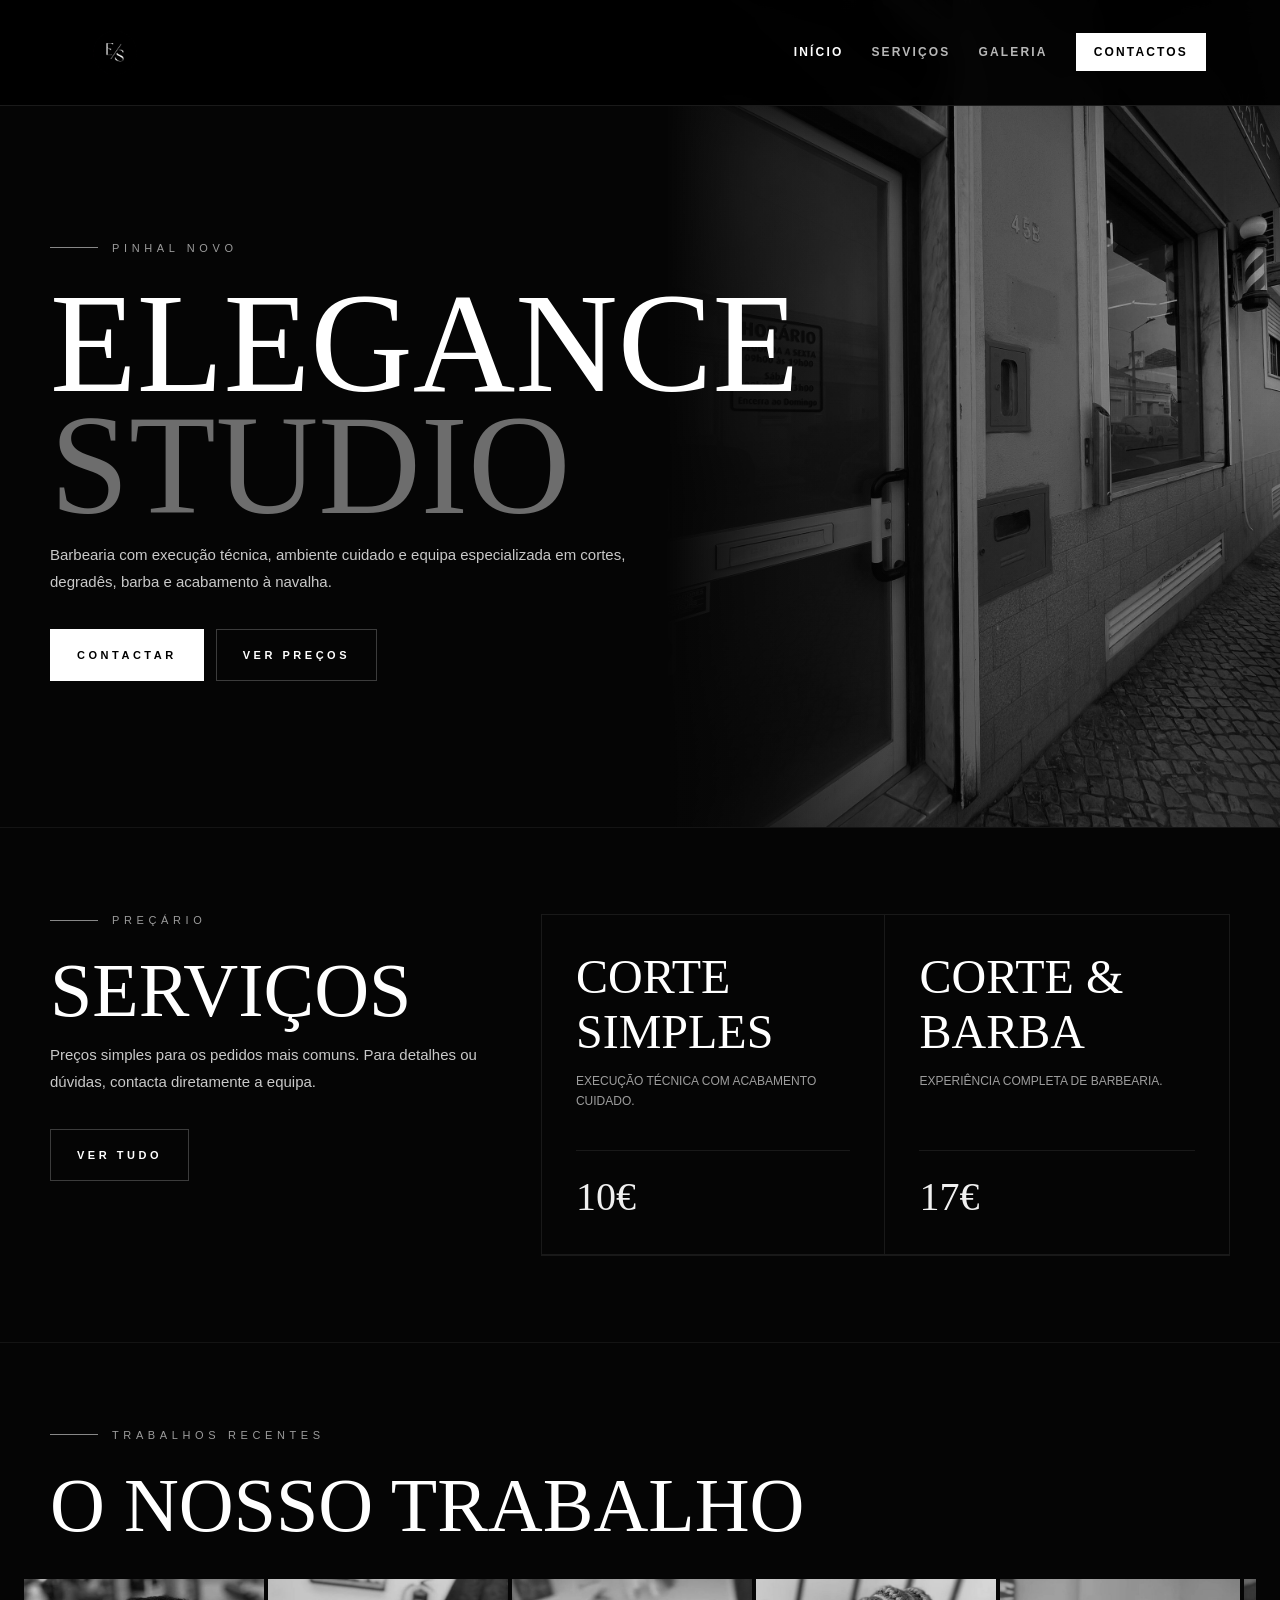
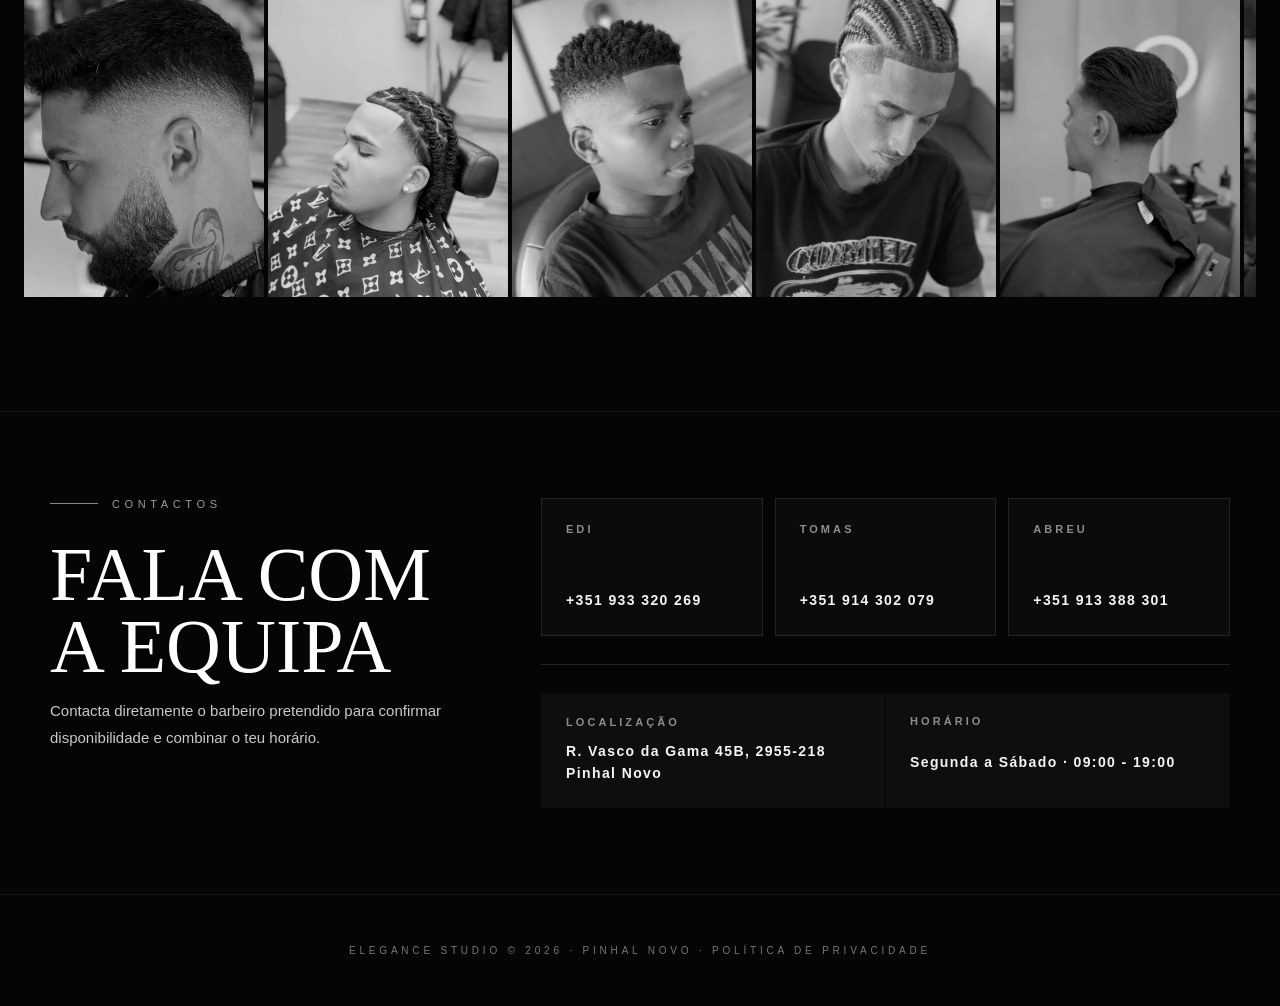
==== commit a1c83206: "Fix gallery lightbox close button" ====
--- a/Barbearia-estatica/index.html
+++ b/Barbearia-estatica/index.html
@@ -6,7 +6,7 @@
   <title>Elegance Studio | Barbearia em Pinhal Novo</title>
   <meta name="description" content="Elegance Studio, barbearia em Pinhal Novo. Preçário, equipa, galeria e contactos.">
   <link rel="icon" href="assets/logo.png">
-  <link rel="stylesheet" href="styles.css?v=20260601">
+  <link rel="stylesheet" href="styles.css?v=20260601-2">
 </head>
 <body>
   <nav class="nav">
--- a/Barbearia-estatica/styles.css
+++ b/Barbearia-estatica/styles.css
@@ -680,11 +680,16 @@
   text-transform: uppercase;
 }
 
+.lightbox [data-lightbox-close] {
+  z-index: 4;
+  min-width: 96px;
+  min-height: 42px;
+}
+
 .lightbox .lightbox-nav {
-  top: 0;
+  top: 92px;
   bottom: 0;
   width: 50%;
-  height: 100%;
   border: 0;
   background: transparent;
   padding: 0;
@@ -979,10 +984,9 @@
   }
 
   .lightbox .lightbox-nav {
-    top: 0;
+    top: 72px;
     bottom: 0;
     width: 50%;
-    height: 100%;
     padding: 0;
   }
 
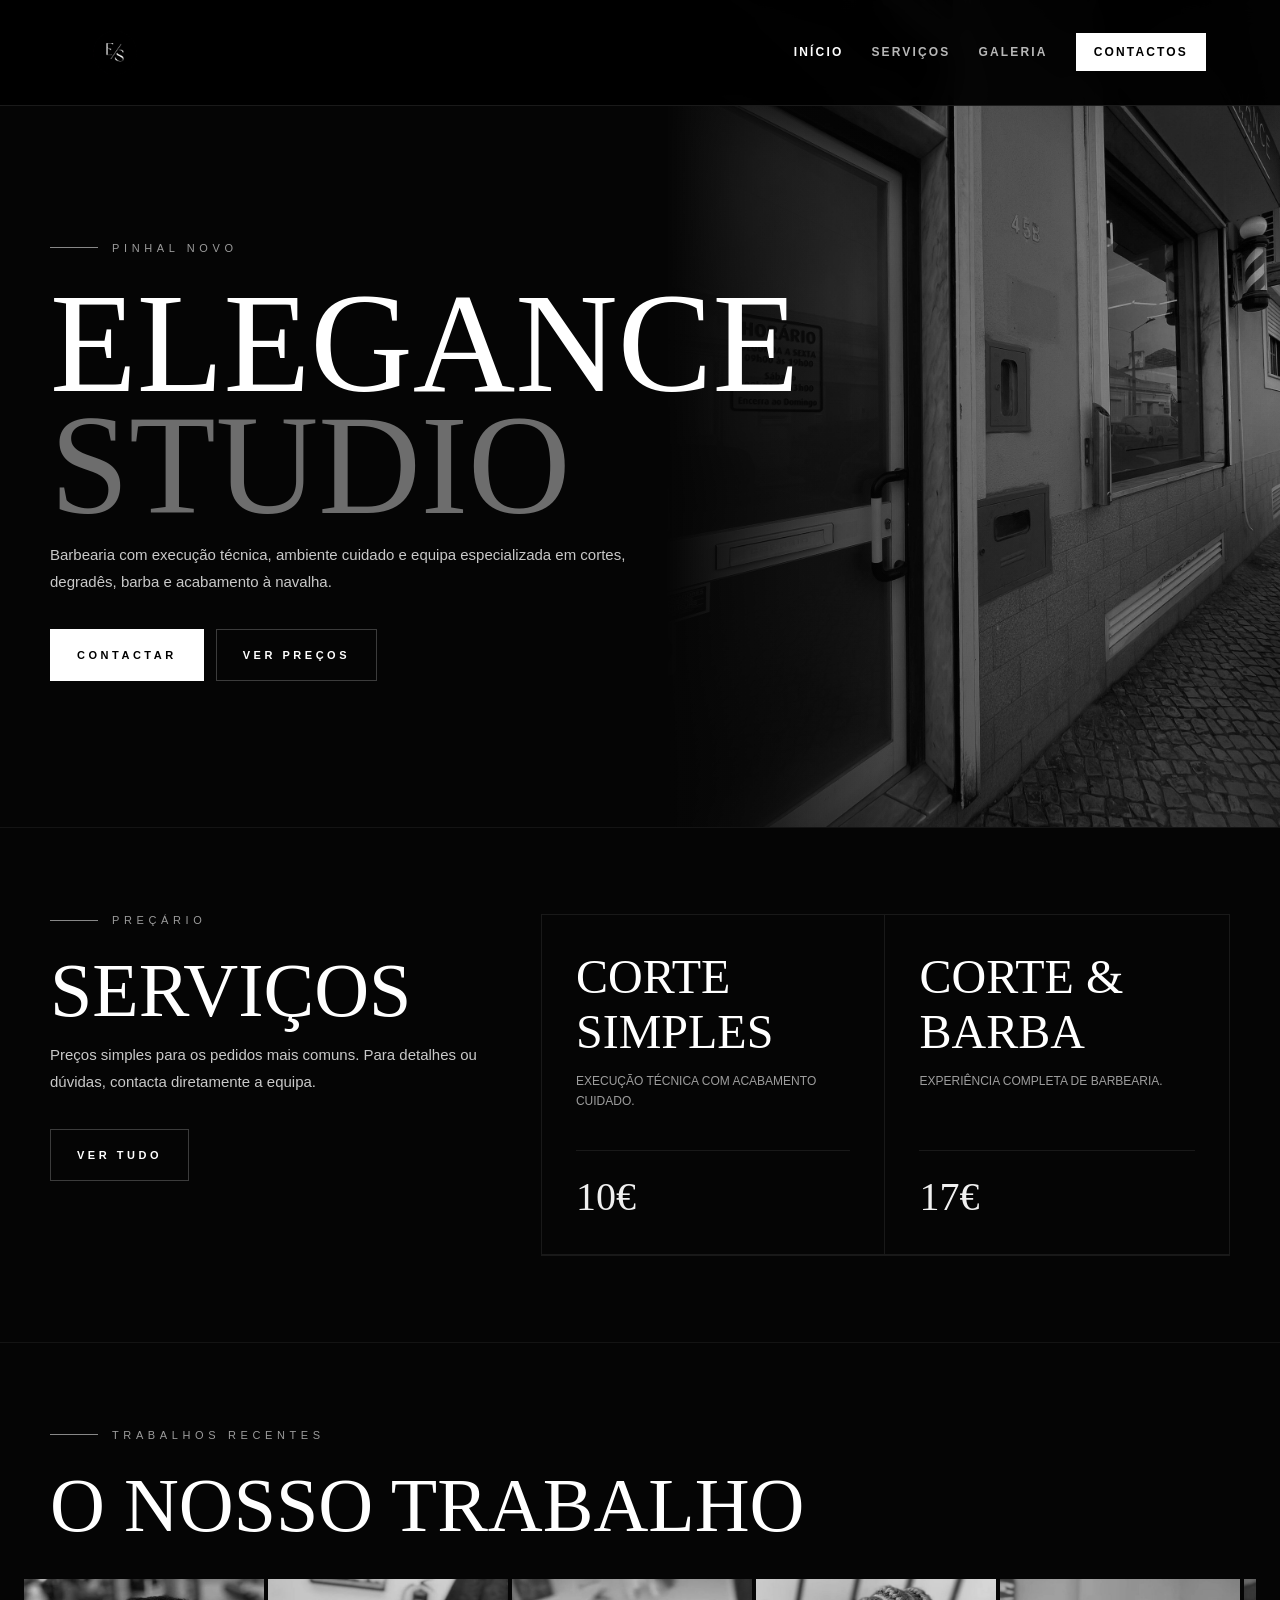
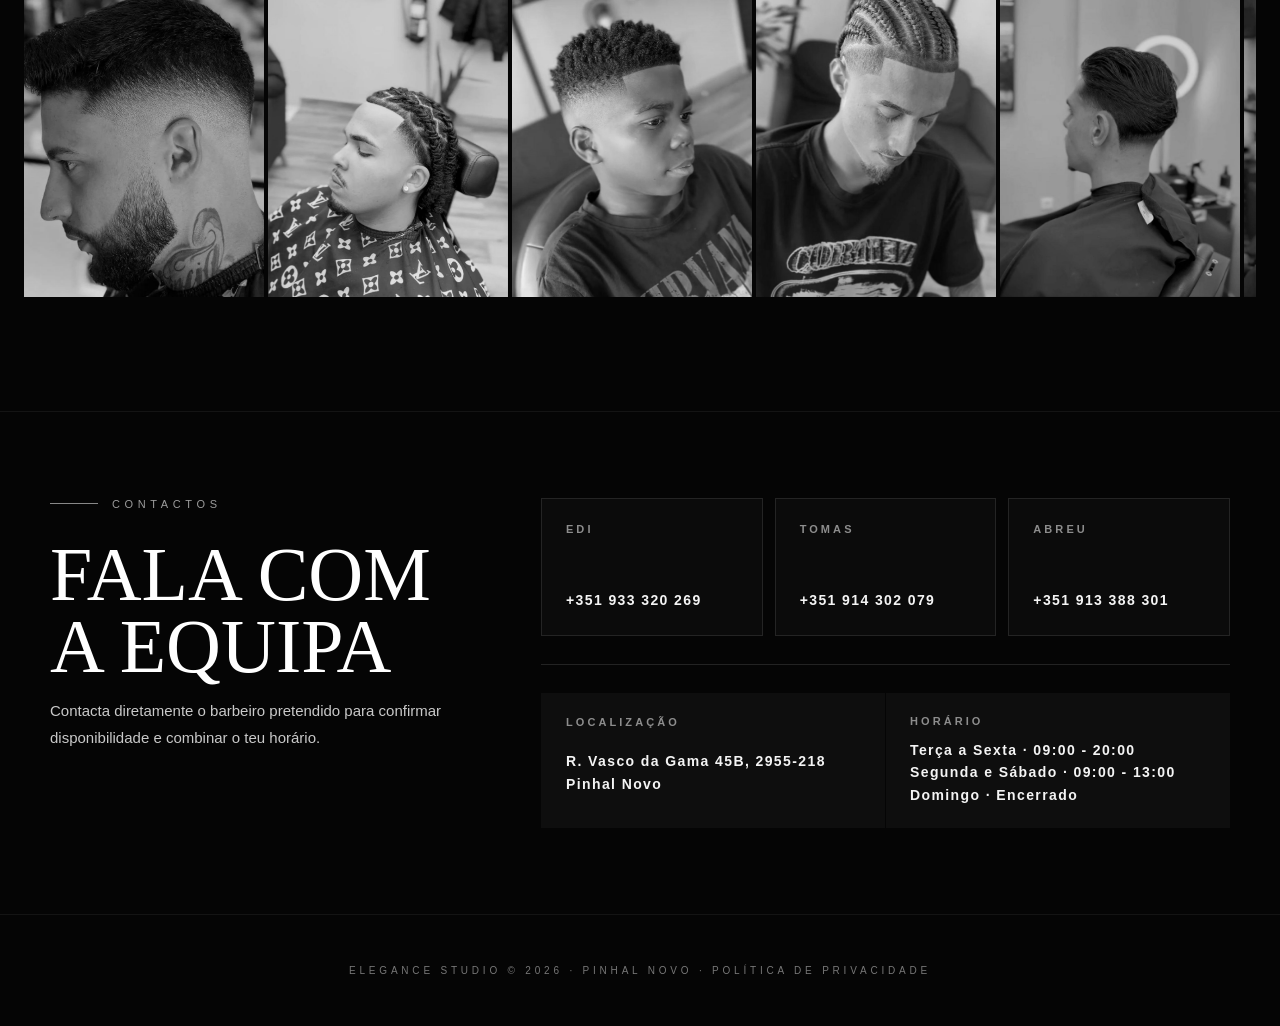
==== commit 0c079213: "atualizar" ====
--- a/Barbearia-estatica/index.html
+++ b/Barbearia-estatica/index.html
@@ -1,12 +1,59 @@
 <!doctype html>
-<html lang="pt">
+<html lang="pt-PT">
 <head>
   <meta charset="utf-8">
   <meta name="viewport" content="width=device-width, initial-scale=1">
   <title>Elegance Studio | Barbearia em Pinhal Novo</title>
   <meta name="description" content="Elegance Studio, barbearia em Pinhal Novo. Preçário, equipa, galeria e contactos.">
+  <link rel="canonical" href="https://elegasce-studio-projeto-ye3f.vercel.app/index.html">
   <link rel="icon" href="assets/logo.png">
-  <link rel="stylesheet" href="styles.css?v=20260601-2">
+  <link rel="apple-touch-icon" href="assets/logo.png">
+  <link rel="stylesheet" href="styles.css?v=20260601-5">
+
+  <meta property="og:type" content="website">
+  <meta property="og:locale" content="pt_PT">
+  <meta property="og:site_name" content="Elegance Studio">
+  <meta property="og:title" content="Elegance Studio | Barbearia em Pinhal Novo">
+  <meta property="og:description" content="Barbearia em Pinhal Novo com execução técnica, ambiente cuidado e equipa especializada em cortes, degradês, barba e acabamento à navalha.">
+  <meta property="og:image" content="https://elegasce-studio-projeto-ye3f.vercel.app/assets/logo.png">
+  <meta property="og:url" content="https://elegasce-studio-projeto-ye3f.vercel.app/index.html">
+  <meta name="twitter:card" content="summary">
+  <meta name="twitter:title" content="Elegance Studio | Barbearia em Pinhal Novo">
+  <meta name="twitter:description" content="Barbearia em Pinhal Novo com execução técnica, ambiente cuidado e equipa especializada em cortes, degradês, barba e acabamento à navalha.">
+  <meta name="twitter:image" content="https://elegasce-studio-projeto-ye3f.vercel.app/assets/logo.png">
+
+  <script type="application/ld+json">
+  {
+    "@context": "https://schema.org",
+    "@type": "BarberShop",
+    "name": "Elegance Studio",
+    "image": "https://elegasce-studio-projeto-ye3f.vercel.app/assets/logo.png",
+    "url": "https://elegasce-studio-projeto-ye3f.vercel.app/index.html",
+    "telephone": "+351933320269",
+    "priceRange": "3€-17€",
+    "address": {
+      "@type": "PostalAddress",
+      "streetAddress": "R. Vasco da Gama 45B",
+      "postalCode": "2955-218",
+      "addressLocality": "Pinhal Novo",
+      "addressCountry": "PT"
+    },
+    "openingHoursSpecification": [
+      {
+        "@type": "OpeningHoursSpecification",
+        "dayOfWeek": ["Tuesday", "Wednesday", "Thursday", "Friday"],
+        "opens": "09:00",
+        "closes": "20:00"
+      },
+      {
+        "@type": "OpeningHoursSpecification",
+        "dayOfWeek": ["Monday", "Saturday"],
+        "opens": "09:00",
+        "closes": "13:00"
+      }
+    ]
+  }
+  </script>
 </head>
 <body>
   <nav class="nav">
@@ -18,7 +65,7 @@
         <a href="galeria.html">Galeria</a>
         <a class="contact-pill" href="#contactos">Contactos</a>
       </div>
-      <button class="menu-button" data-menu-button aria-label="Abrir menu">☰</button>
+      <button class="menu-button" data-menu-button aria-label="Abrir menu" aria-expanded="false">☰</button>
     </div>
     <div class="mobile-menu" data-mobile-menu>
       <a href="index.html">Início</a>
@@ -77,18 +124,18 @@
       </div>
       <div class="strip">
         <div class="track">
-          <img class="work-card" src="assets/optimized/Fotos_Abreu/abreu2.jpg" alt="" loading="lazy" decoding="async">
-          <img class="work-card" src="assets/optimized/Fotos_Abreu/abreu3.jpg" alt="" loading="lazy" decoding="async">
-          <img class="work-card" src="assets/optimized/Fotos_edi/edi3.jpg" alt="" loading="lazy" decoding="async">
-          <img class="work-card" src="assets/optimized/Fotos_edi/edi4.jpg" alt="" loading="lazy" decoding="async">
-          <img class="work-card" src="assets/optimized/Fotos_Tomas/tomas3.jpg" alt="" loading="lazy" decoding="async">
-          <img class="work-card" src="assets/optimized/Fotos_Tomas/tomas4.jpg" alt="" loading="lazy" decoding="async">
-          <img class="work-card" src="assets/optimized/Fotos_Abreu/abreu2.jpg" alt="" loading="lazy" decoding="async">
-          <img class="work-card" src="assets/optimized/Fotos_Abreu/abreu3.jpg" alt="" loading="lazy" decoding="async">
-          <img class="work-card" src="assets/optimized/Fotos_edi/edi3.jpg" alt="" loading="lazy" decoding="async">
-          <img class="work-card" src="assets/optimized/Fotos_edi/edi4.jpg" alt="" loading="lazy" decoding="async">
-          <img class="work-card" src="assets/optimized/Fotos_Tomas/tomas3.jpg" alt="" loading="lazy" decoding="async">
-          <img class="work-card" src="assets/optimized/Fotos_Tomas/tomas4.jpg" alt="" loading="lazy" decoding="async">
+          <img class="work-card" src="assets/optimized/Fotos_Abreu/abreu2.jpg" alt="Corte de cabelo feito por Abreu na Elegance Studio" loading="lazy" decoding="async">
+          <img class="work-card" src="assets/optimized/Fotos_Abreu/abreu3.jpg" alt="Trabalho de barbearia por Abreu na Elegance Studio" loading="lazy" decoding="async">
+          <img class="work-card" src="assets/optimized/Fotos_edi/edi3.jpg" alt="Corte de cabelo feito por Edi na Elegance Studio" loading="lazy" decoding="async">
+          <img class="work-card" src="assets/optimized/Fotos_edi/edi4.jpg" alt="Trabalho de barbearia por Edi na Elegance Studio" loading="lazy" decoding="async">
+          <img class="work-card" src="assets/optimized/Fotos_Tomas/tomas3.jpg" alt="Corte de cabelo feito por Tomas na Elegance Studio" loading="lazy" decoding="async">
+          <img class="work-card" src="assets/optimized/Fotos_Tomas/tomas4.jpg" alt="Trabalho de barbearia por Tomas na Elegance Studio" loading="lazy" decoding="async">
+          <img class="work-card" src="assets/optimized/Fotos_Abreu/abreu2.jpg" alt="Corte de cabelo feito por Abreu na Elegance Studio" loading="lazy" decoding="async">
+          <img class="work-card" src="assets/optimized/Fotos_Abreu/abreu3.jpg" alt="Trabalho de barbearia por Abreu na Elegance Studio" loading="lazy" decoding="async">
+          <img class="work-card" src="assets/optimized/Fotos_edi/edi3.jpg" alt="Corte de cabelo feito por Edi na Elegance Studio" loading="lazy" decoding="async">
+          <img class="work-card" src="assets/optimized/Fotos_edi/edi4.jpg" alt="Trabalho de barbearia por Edi na Elegance Studio" loading="lazy" decoding="async">
+          <img class="work-card" src="assets/optimized/Fotos_Tomas/tomas3.jpg" alt="Corte de cabelo feito por Tomas na Elegance Studio" loading="lazy" decoding="async">
+          <img class="work-card" src="assets/optimized/Fotos_Tomas/tomas4.jpg" alt="Trabalho de barbearia por Tomas na Elegance Studio" loading="lazy" decoding="async">
         </div>
       </div>
     </section>
@@ -123,7 +170,7 @@
             </a>
             <div class="studio-info-item">
               <span>Horário</span>
-              <strong>Segunda a Sábado · 09:00 - 19:00</strong>
+              <strong>Terça a Sexta · 09:00 - 20:00<br>Segunda e Sábado · 09:00 - 13:00<br>Domingo · Encerrado</strong>
             </div>
           </div>
         </div>
@@ -135,12 +182,6 @@
     Elegance Studio © <span data-current-year>2026</span> · Pinhal Novo · <a href="politica-privacidade.html">Política de Privacidade</a>
   </footer>
 
-  <div class="mobile-quick-actions" aria-label="Ações rápidas">
-    <a href="servicos.html">Preços</a>
-    <a href="https://www.google.com/maps/search/?api=1&query=R.%20Vasco%20da%20Gama%2045B%2C%202955-218%20Pinhal%20Novo" target="_blank" rel="noopener">Direções</a>
-    <a href="#contactos">Contactos</a>
-  </div>
-
   <script src="script.js"></script>
 </body>
-</html>
+</html>
--- a/Barbearia-estatica/styles.css
+++ b/Barbearia-estatica/styles.css
@@ -30,6 +30,15 @@
 a {
   color: inherit;
   text-decoration: none;
+}
+
+a,
+button {
+  -webkit-tap-highlight-color: transparent;
+}
+
+button {
+  touch-action: manipulation;
 }
 
 img {
@@ -425,7 +434,12 @@
 
 .studio-gallery {
   margin-top: 34px;
-  grid-template-columns: repeat(3, minmax(0, 1fr));
+  grid-template-columns: minmax(0, 1.45fr) minmax(0, 1fr);
+  grid-template-rows: repeat(2, minmax(0, 1fr));
+}
+
+.studio-gallery button:first-child {
+  grid-row: span 2;
 }
 
 .gallery-grid button {
@@ -434,6 +448,7 @@
   background: transparent;
   cursor: pointer;
   overflow: hidden;
+  -webkit-tap-highlight-color: transparent;
 }
 
 .gallery-grid img {
@@ -449,7 +464,12 @@
 }
 
 .studio-gallery img {
+  height: 100%;
   aspect-ratio: 4 / 3;
+}
+
+.studio-gallery button:first-child img {
+  aspect-ratio: 4 / 5;
 }
 
 .barber-grid {
@@ -472,6 +492,7 @@
   background: transparent;
   cursor: pointer;
   overflow: hidden;
+  -webkit-tap-highlight-color: transparent;
 }
 
 .barber-main img {
@@ -617,10 +638,6 @@
   outline: 0;
 }
 
-.mobile-quick-actions {
-  display: none;
-}
-
 .footer {
   padding: 50px 24px;
   text-align: center;
@@ -782,10 +799,6 @@
 }
 
 @media (max-width: 760px) {
-  body {
-    padding-bottom: 82px;
-  }
-
   .nav-inner {
     padding: 6px 16px;
   }
@@ -905,9 +918,12 @@
   }
 
   .gallery-grid img,
-  .barber-main img,
+  .barber-main img {
+    filter: grayscale(0);
+  }
+
   .work-card {
-    filter: grayscale(0);
+    filter: grayscale(1);
   }
 
   .gallery-grid button:hover img,
@@ -918,6 +934,21 @@
 
   .studio-gallery {
     margin-top: 26px;
+    grid-template-columns: repeat(2, minmax(0, 1fr));
+    grid-template-rows: auto auto;
+  }
+
+  .studio-gallery button:first-child {
+    grid-column: 1 / -1;
+    grid-row: auto;
+  }
+
+  .studio-gallery button:first-child img {
+    aspect-ratio: 16 / 10;
+  }
+
+  .studio-gallery img {
+    aspect-ratio: 1 / 1;
   }
 
   .barber-grid {
@@ -1005,44 +1036,6 @@
     right: 12px;
   }
 
-  .mobile-quick-actions {
-    position: fixed;
-    left: 12px;
-    right: 12px;
-    bottom: max(12px, env(safe-area-inset-bottom));
-    z-index: 80;
-    display: grid;
-    grid-template-columns: repeat(3, minmax(0, 1fr));
-    overflow: hidden;
-    border: 1px solid rgba(255, 255, 255, 0.16);
-    background: rgba(5, 5, 5, 0.96);
-    box-shadow: 0 16px 44px rgba(0, 0, 0, 0.52);
-  }
-
-  .mobile-quick-actions a {
-    min-height: 52px;
-    display: inline-flex;
-    align-items: center;
-    justify-content: center;
-    padding: 0 8px;
-    border-right: 1px solid rgba(255, 255, 255, 0.1);
-    color: white;
-    font-size: 10px;
-    font-weight: 800;
-    letter-spacing: 0.14em;
-    text-align: center;
-    text-transform: uppercase;
-    white-space: nowrap;
-  }
-
-  .mobile-quick-actions a:nth-child(2) {
-    background: white;
-    color: black;
-  }
-
-  .mobile-quick-actions a:last-child {
-    border-right: 0;
-  }
 }
 
 @media (prefers-reduced-motion: reduce) {
